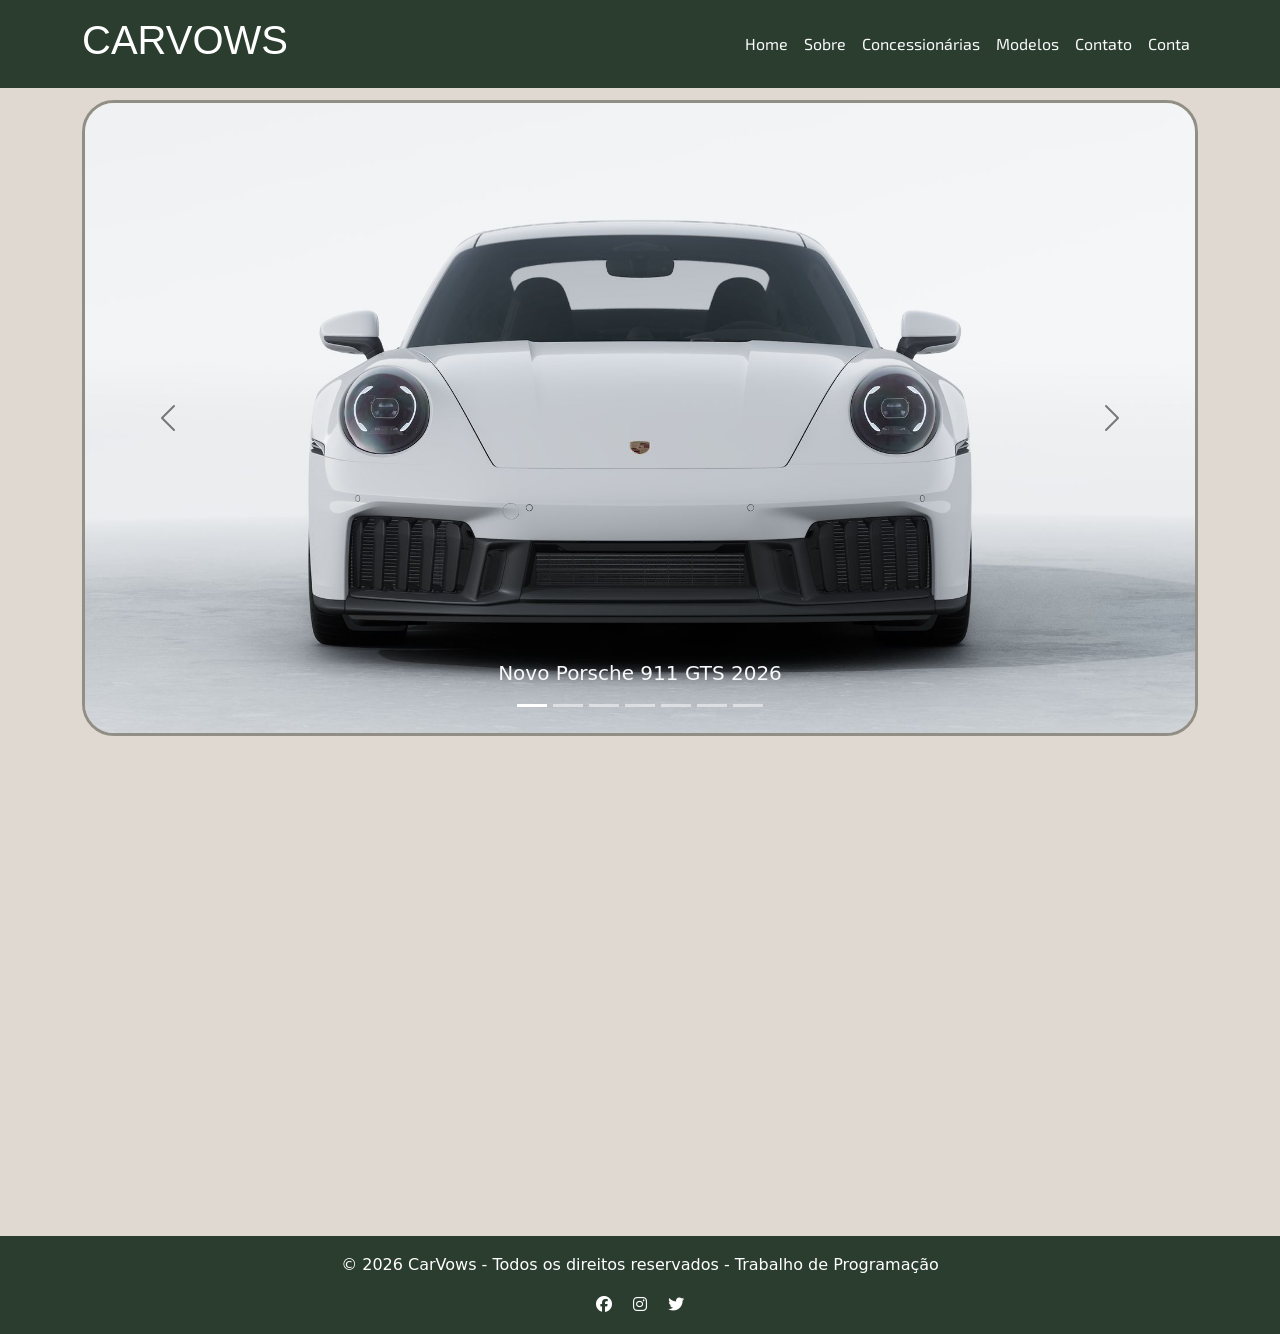
==== Trabalho_Avaliativo_01/index.html @ 7828bc2b "Version 1 CarVows." ====
<!DOCTYPE html>
<html lang="pt-br">

<head>
    <meta charset="UTF-8">
    <meta name="viewport" content="width=device-width, initial-scale=1.0">
    <title>CarVows - Vendas</title>
    <link href="https://cdn.jsdelivr.net/npm/bootstrap@5.3.8/dist/css/bootstrap.min.css" rel="stylesheet">
    <link rel="stylesheet" href="https://cdnjs.cloudflare.com/ajax/libs/font-awesome/6.5.1/css/all.min.css">
    <link rel="stylesheet" href="./style.css">

    <link rel="icon" type="png" href="./assets/icon-porsche.png">
</head>

<body>

    <header class="p-3 fixed-top">
        <div class="container d-flex justify-content-between align-items-center">
            <h1 class="carvows">CARVOWS</h1>
            <nav class="navbar navbar-expand-lg" id="nav-header">
                <ul class="navbar-nav">
                    <li class="nav-item"><a class="nav-link text-light" href="./index.html">Home</a></li>
                    <li class="nav-item"><a class="nav-link text-light" href="./Paginas/sobre.html">Sobre</a></li>
                    <li class="nav-item"><a class="nav-link text-light" href="./Paginas/concessionarias.html">Concessionárias</a></li>
                    <li class="nav-item"><a class="nav-link text-light" href="./Paginas/modelos.html">Modelos</a></li>
                    <li class="nav-item"><a class="nav-link text-light" href="./Paginas/contato.html">Contato</a></li>
                    <li class="nav-item"><a class="nav-link text-light" href="#">Conta</a></li>
                </ul>
            </nav>
        </div>
    </header>

    <main class="container">

        <div id="carossel-lancamento" class="carousel slide border-slide rounded-5 overflow-hidden">
            <div class="carousel-indicators">
                <button type="button" data-bs-target="#carossel-lancamento" data-bs-slide-to="0" class="active" aria-current="true" aria-label="Frente"></button>
                <button type="button" data-bs-target="#carossel-lancamento" data-bs-slide-to="1" aria-label="frente-lateral"></button>
                <button type="button" data-bs-target="#carossel-lancamento" data-bs-slide-to="2" aria-label="lateral"></button>
                <button type="button" data-bs-target="#carossel-lancamento" data-bs-slide-to="3" aria-label="lateral-traseira"></button>
                <button type="button" data-bs-target="#carossel-lancamento" data-bs-slide-to="4" aria-label="traseira"></button>
                <button type="button" data-bs-target="#carossel-lancamento" data-bs-slide-to="5" aria-label="roda"></button>
                <button type="button" data-bs-target="#carossel-lancamento" data-bs-slide-to="6" aria-label="interior"></button>
            </div>
            <div class="carousel-inner">
                <div class="carousel-item active">
                    <img src="./assets/porsche_911/911 Carrera GTS (frente).jfif" class="d-block w-100" alt="Porsche 911">
                    <div class="carousel-caption d-none d-md-block">
                        <h5 class="slide-text">Novo Porsche 911 GTS 2026</h5>
                    </div>
                </div>
                <div class="carousel-item">
                    <img src="./assets/porsche_911/911 Carrera GTS (frente-lateral).jfif" class="d-block w-100" alt="Porsche 911">
                </div>
                <div class="carousel-item">
                    <img src="./assets/porsche_911/911 Carrera GTS (lateral).jfif" class="d-block w-100" alt="Porsche 911">
                </div>
                <div class="carousel-item">
                    <img src="./assets/porsche_911/911 Carrera GTS (lateral-traseira).jfif" class="d-block w-100" alt="Porsche 911">
                </div>
                <div class="carousel-item">
                    <img src="./assets/porsche_911/911 Carrera GTS (traseira).jfif" class="d-block w-100" alt="Porsche 911">
                </div>
                <div class="carousel-item">
                    <img src="./assets/porsche_911/911 Carrera GTS (roda).jfif" class="d-block w-100" alt="Porsche 911">
                </div>
                <div class="carousel-item">
                    <img src="./assets/porsche_911/911 Carrera GTS (interior).jfif" class="d-block w-100" alt="Porsche 911">
                </div>
            </div>
            <button class="carousel-control-prev" type="button" data-bs-target="#carossel-lancamento" data-bs-slide="prev">
                <span class="carousel-control-prev-icon" aria-hidden="true"></span>
                <span class="visually-hidden">Anterior</span>
            </button>
            <button class="carousel-control-next ca" type="button" data-bs-target="#carossel-lancamento" data-bs-slide="next">
                <span class="carousel-control-next-icon" aria-hidden="true"></span>
                <span class="visually-hidden">Próximo</span>
            </button>
        </div>
        
    </main>

    <footer style="margin-top: 500px">
        <p>&copy; 2026 CarVows - Todos os direitos reservados - Trabalho de Programação</p>
        <div>
            <a href="#" class="text-white me-3"><i class="fa-brands fa-facebook"></i></a>
            <a href="#" class="text-white me-3"><i class="fa-brands fa-instagram"></i></a>
            <a href="#" class="text-white"><i class="fa-brands fa-twitter"></i></a>
        </div>
    </footer>

    <script src="https://cdn.jsdelivr.net/npm/bootstrap@5.3.8/dist/js/bootstrap.bundle.min.js"></script>
</body>
</html>
---- Trabalho_Avaliativo_01/style.css ----
@import url('https://fonts.googleapis.com/css2?family=Cutive+Mono&family=Federo&family=JetBrains+Mono:ital,wght@0,100..800;1,100..800&family=Lato:ital,wght@0,100;0,300;0,400;0,700;0,900;1,100;1,300;1,400;1,700;1,900&family=Montserrat:ital,wght@0,100..900;1,100..900&family=Roboto:ital,wght@0,100..900;1,100..900&family=Ubuntu+Mono:ital,wght@0,400;0,700;1,400;1,700&family=WDXL+Lubrifont+TC&display=swap');
@import url('https://fonts.googleapis.com/css2?family=Michroma&family=Syncopate:wght@400;700&family=Exo+2:wght@300;600;800&display=swap');

* {
    margin: 0;
    padding: 0;
    box-sizing: border-box;
}

:root {
    /* Cores inspiradas em Porsches. */
  --albertblau: #0F2144;
  --modegrau: #918E85;
  --arenarot: #6B1D23;
  --eichengruen: #2B3D2F;

  --begelight: #F8F9FA;
  --cinza: #212529;
  --silver: #C0C0C0;
  --white: #FFFFFF;
  --preto: #000000;
  --marmore: #E0D9D1;

    /*Ícones do Site: */
  --icon-car: "\f1b9";
  --icon-phone: "\f095";
  --icon-envelope: "\f0e0";
  --icon-map: "\f279";

     /*Fontes do Site: */
  --font-lato: 'Lato', sans-serif;
  --font-roboto: 'Roboto', sans-serif;
  --font-montserrat: 'Montserrat', sans-serif;

  --font-federo: 'Federo', sans-serif;
  --font-lubrifont: 'WDXL Lubrifont TC', sans-serif;

  --font-porsche-modern: 'Michroma', sans-serif;
    
  --font-porsche-speed: 'Syncopate', sans-serif;
  --font-porsche-info: 'Exo 2', sans-serif;
}

header
{
    padding: 17px;
    background-color: var(--eichengruen);
    color: var(--white);
    position: fixed;
    width: 100%;
}

.carvows
{
    font-family: var(--font-porsche-speed);
}

.nav-link
{
    font-family: var(--font-porsche-info);
}

body
{
    background-color: var(--marmore);
}

footer
{
    margin-top: 700px;
    padding: 17px;
    background-color: var(--eichengruen);
    color: var(--white);
    text-align: center;
}

/* CAROUSSEL: */

.slide-text
{
    color: var(--begelight);
}

#carossel-lancamento
{
    margin-top: 100px;
    border-radius: 12px;
}

.border-slide
{
    border: 3px solid var(--modegrau);
}

.carousel-control-prev-icon,
.carousel-control-next-icon {
    filter: invert(100%);
}

.carousel-inner img {
    height: 630px;
    object-fit: cover;
    object-position: center;
}
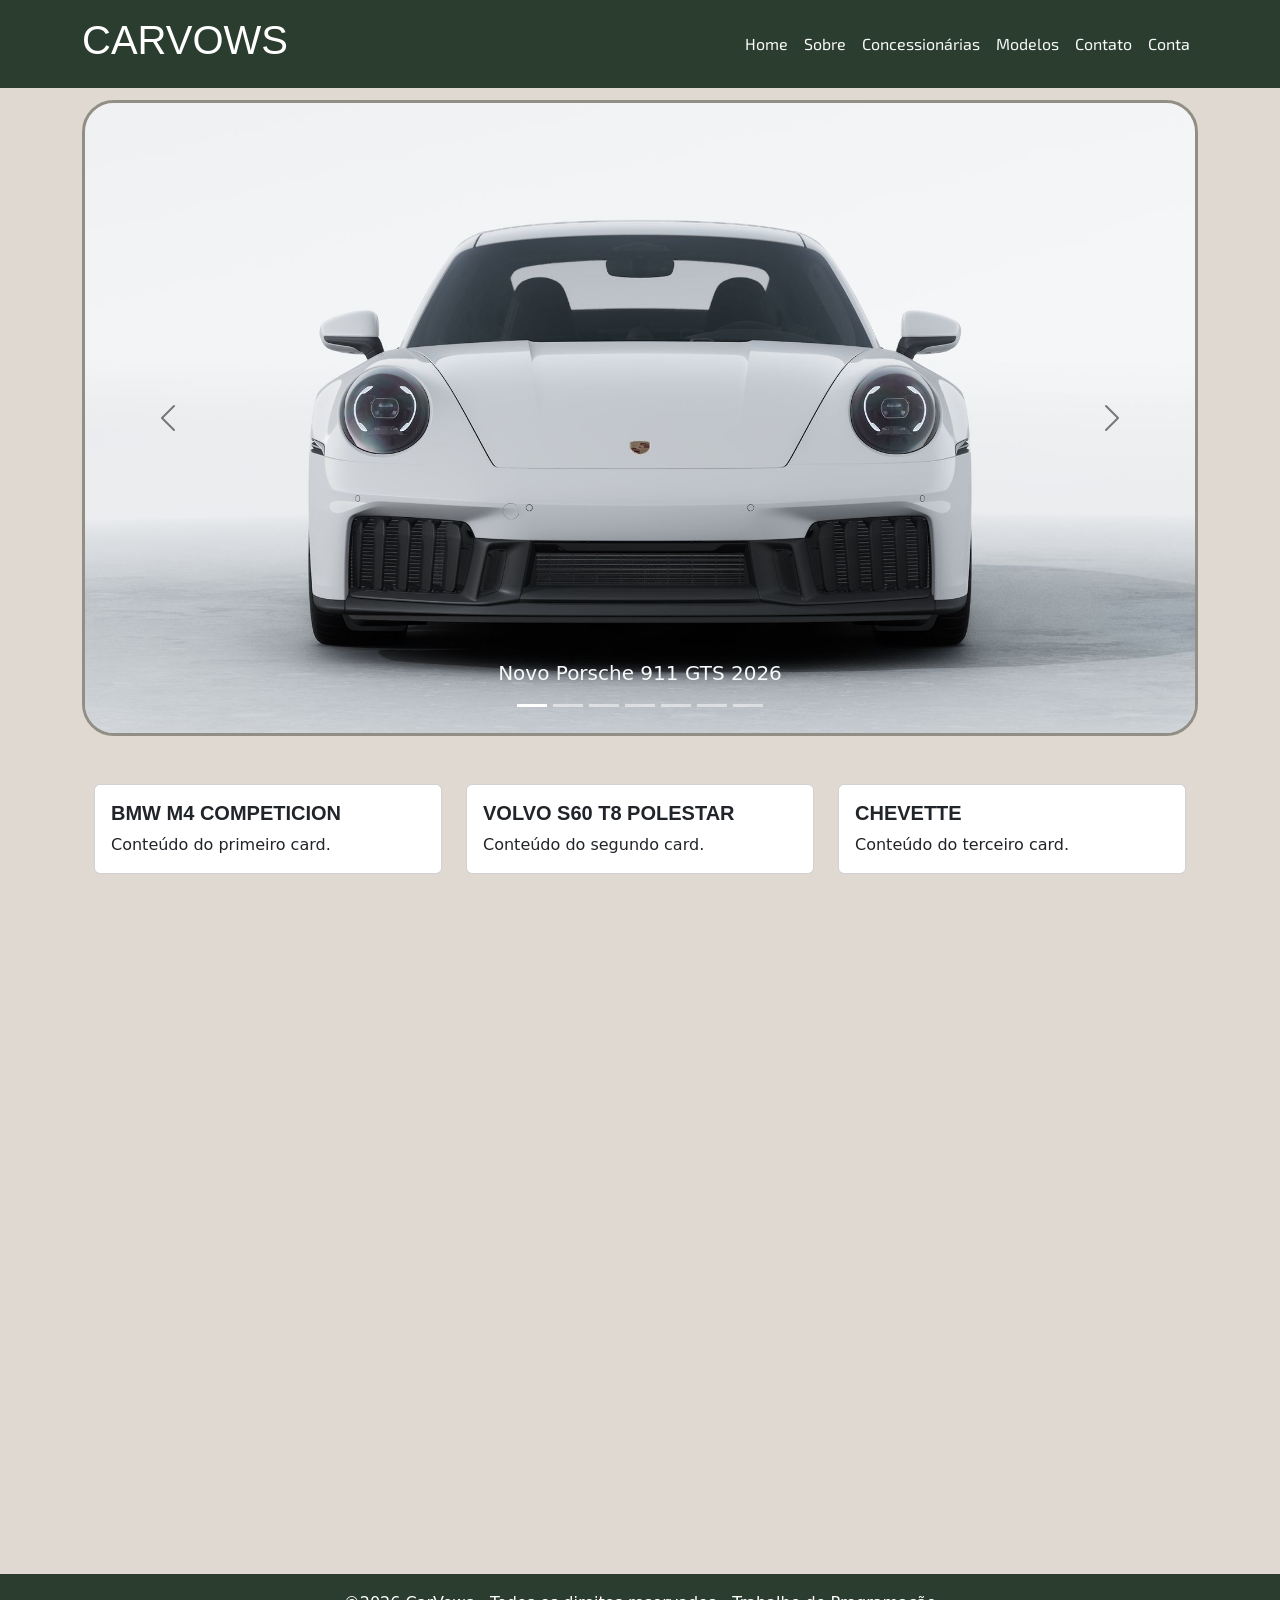
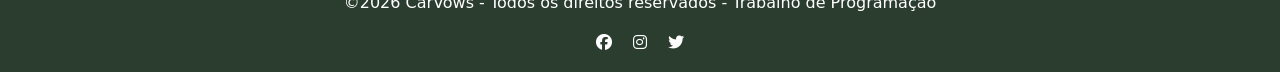
==== commit 67c7ac0c: "2 - cards" ====
--- a/Trabalho_Avaliativo_01/index.html
+++ b/Trabalho_Avaliativo_01/index.html
@@ -78,10 +78,40 @@
             </button>
         </div>
         
+        <section class="my-5">
+            <div class="container">
+                <div class="row">
+                    <div class="col-md-4">
+                        <div class="card">
+                            <div class="card-body">
+                            <h5 id="tituloCard" class="card-title"><strong>BMW M4 COMPETICION</strong></h5>
+                            <p class="card-text">Conteúdo do primeiro card.</p>
+                            </div>
+                        </div>
+                    </div>
+                    <div class="col-md-4">
+                        <div class="card">
+                            <div class="card-body">
+                            <h5 id="tituloCard" class="card-title"><strong>VOLVO S60 T8 POLESTAR</strong></h5>
+                            <p class="card-text">Conteúdo do segundo card.</p>
+                            </div>
+                        </div>
+                    </div>
+                    <div class="col-md-4">
+                        <div class="card">
+                            <div class="card-body">
+                            <h5 id="tituloCard" class="card-title"><strong>CHEVETTE</strong></h5>
+                            <p class="card-text">Conteúdo do terceiro card.</p>
+                            </div>
+                        </div>
+                    </div>
+                </div>
+            </div>
+        </section>
     </main>
 
-    <footer style="margin-top: 500px">
-        <p>&copy; 2026 CarVows - Todos os direitos reservados - Trabalho de Programação</p>
+    <footer>
+        <p>&copy;2026 CarVows - Todos os direitos reservados - Trabalho de Programação</p>
         <div>
             <a href="#" class="text-white me-3"><i class="fa-brands fa-facebook"></i></a>
             <a href="#" class="text-white me-3"><i class="fa-brands fa-instagram"></i></a>
--- a/Trabalho_Avaliativo_01/style.css
+++ b/Trabalho_Avaliativo_01/style.css
@@ -101,4 +101,9 @@
     height: 630px;
     object-fit: cover;
     object-position: center;
+}
+
+#tituloCard
+{
+    font-family: var(--font-porsche-speed);
 }
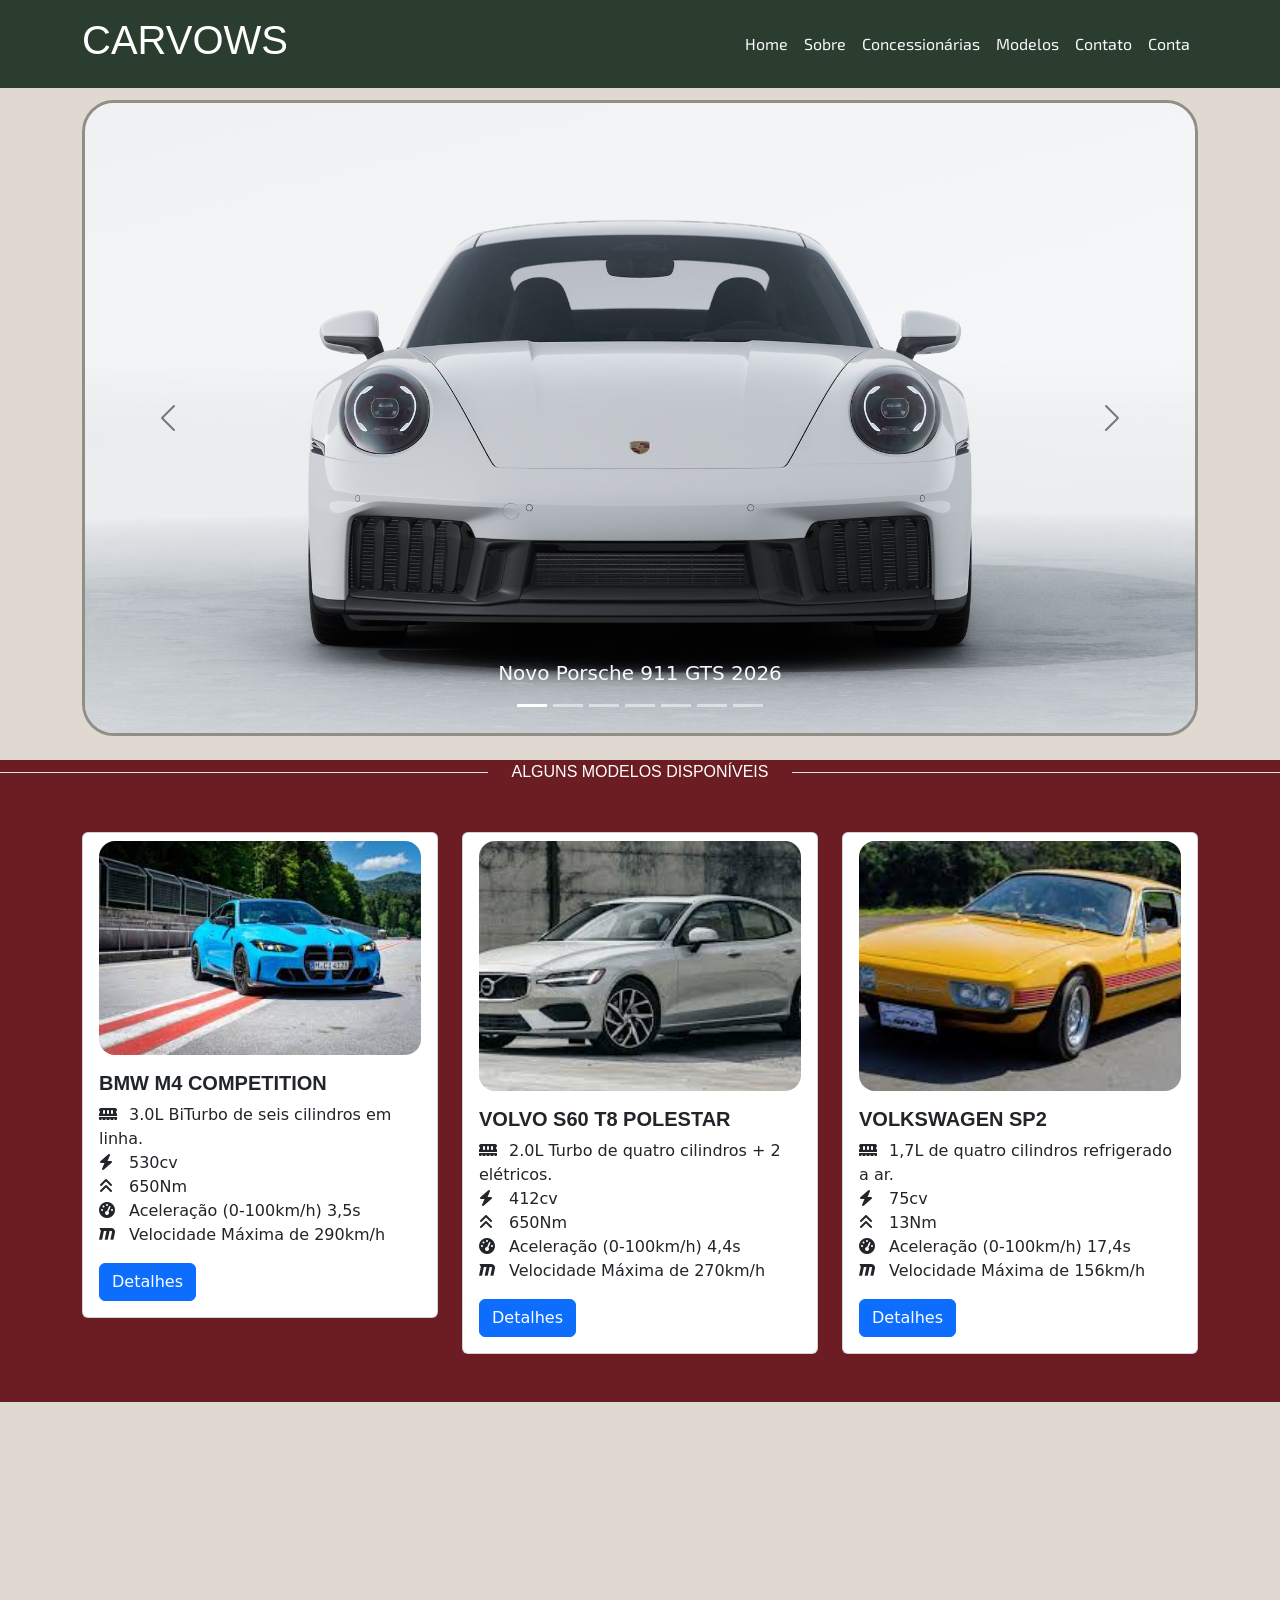
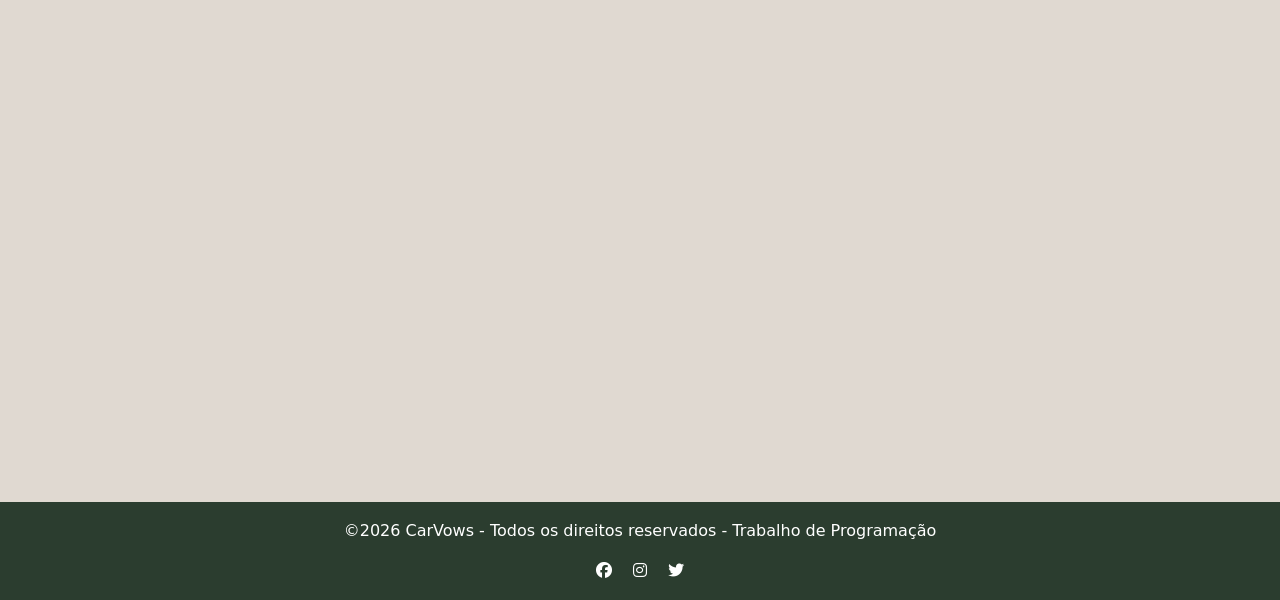
==== commit d36fa54c: "3 Feito a SECTION" ====
--- a/Trabalho_Avaliativo_01/index.html
+++ b/Trabalho_Avaliativo_01/index.html
@@ -30,78 +30,107 @@
         </div>
     </header>
 
-    <main class="container">
+    <main>
 
-        <div id="carossel-lancamento" class="carousel slide border-slide rounded-5 overflow-hidden">
-            <div class="carousel-indicators">
-                <button type="button" data-bs-target="#carossel-lancamento" data-bs-slide-to="0" class="active" aria-current="true" aria-label="Frente"></button>
-                <button type="button" data-bs-target="#carossel-lancamento" data-bs-slide-to="1" aria-label="frente-lateral"></button>
-                <button type="button" data-bs-target="#carossel-lancamento" data-bs-slide-to="2" aria-label="lateral"></button>
-                <button type="button" data-bs-target="#carossel-lancamento" data-bs-slide-to="3" aria-label="lateral-traseira"></button>
-                <button type="button" data-bs-target="#carossel-lancamento" data-bs-slide-to="4" aria-label="traseira"></button>
-                <button type="button" data-bs-target="#carossel-lancamento" data-bs-slide-to="5" aria-label="roda"></button>
-                <button type="button" data-bs-target="#carossel-lancamento" data-bs-slide-to="6" aria-label="interior"></button>
-            </div>
-            <div class="carousel-inner">
-                <div class="carousel-item active">
-                    <img src="./assets/porsche_911/911 Carrera GTS (frente).jfif" class="d-block w-100" alt="Porsche 911">
-                    <div class="carousel-caption d-none d-md-block">
-                        <h5 class="slide-text">Novo Porsche 911 GTS 2026</h5>
+        <div class="container">
+            <div id="carossel-lancamento" class="carousel slide border-slide rounded-5 overflow-hidden">
+                <div class="carousel-indicators">
+                    <button type="button" data-bs-target="#carossel-lancamento" data-bs-slide-to="0" class="active" aria-current="true" aria-label="Frente"></button>
+                    <button type="button" data-bs-target="#carossel-lancamento" data-bs-slide-to="1" aria-label="frente-lateral"></button>
+                    <button type="button" data-bs-target="#carossel-lancamento" data-bs-slide-to="2" aria-label="lateral"></button>
+                    <button type="button" data-bs-target="#carossel-lancamento" data-bs-slide-to="3" aria-label="lateral-traseira"></button>
+                    <button type="button" data-bs-target="#carossel-lancamento" data-bs-slide-to="4" aria-label="traseira"></button>
+                    <button type="button" data-bs-target="#carossel-lancamento" data-bs-slide-to="5" aria-label="roda"></button>
+                    <button type="button" data-bs-target="#carossel-lancamento" data-bs-slide-to="6" aria-label="interior"></button>
+                </div>
+                <div class="carousel-inner">
+                    <div class="carousel-item active">
+                        <img src="./assets/porsche_911/911 Carrera GTS (frente).jfif" class="d-block w-100" alt="Porsche 911">
+                        <div class="carousel-caption d-none d-md-block">
+                            <h5 class="slide-text">Novo Porsche 911 GTS 2026</h5>
+                        </div>
+                    </div>
+                    <div class="carousel-item">
+                        <img src="./assets/porsche_911/911 Carrera GTS (frente-lateral).jfif" class="d-block w-100" alt="Porsche 911">
+                    </div>
+                    <div class="carousel-item">
+                        <img src="./assets/porsche_911/911 Carrera GTS (lateral).jfif" class="d-block w-100" alt="Porsche 911">
+                    </div>
+                    <div class="carousel-item">
+                        <img src="./assets/porsche_911/911 Carrera GTS (lateral-traseira).jfif" class="d-block w-100" alt="Porsche 911">
+                    </div>
+                    <div class="carousel-item">
+                        <img src="./assets/porsche_911/911 Carrera GTS (traseira).jfif" class="d-block w-100" alt="Porsche 911">
+                    </div>
+                    <div class="carousel-item">
+                        <img src="./assets/porsche_911/911 Carrera GTS (roda).jfif" class="d-block w-100" alt="Porsche 911">
+                    </div>
+                    <div class="carousel-item">
+                        <img src="./assets/porsche_911/911 Carrera GTS (interior).jfif" class="d-block w-100" alt="Porsche 911">
                     </div>
                 </div>
-                <div class="carousel-item">
-                    <img src="./assets/porsche_911/911 Carrera GTS (frente-lateral).jfif" class="d-block w-100" alt="Porsche 911">
-                </div>
-                <div class="carousel-item">
-                    <img src="./assets/porsche_911/911 Carrera GTS (lateral).jfif" class="d-block w-100" alt="Porsche 911">
-                </div>
-                <div class="carousel-item">
-                    <img src="./assets/porsche_911/911 Carrera GTS (lateral-traseira).jfif" class="d-block w-100" alt="Porsche 911">
-                </div>
-                <div class="carousel-item">
-                    <img src="./assets/porsche_911/911 Carrera GTS (traseira).jfif" class="d-block w-100" alt="Porsche 911">
-                </div>
-                <div class="carousel-item">
-                    <img src="./assets/porsche_911/911 Carrera GTS (roda).jfif" class="d-block w-100" alt="Porsche 911">
-                </div>
-                <div class="carousel-item">
-                    <img src="./assets/porsche_911/911 Carrera GTS (interior).jfif" class="d-block w-100" alt="Porsche 911">
-                </div>
+                <button class="carousel-control-prev" type="button" data-bs-target="#carossel-lancamento" data-bs-slide="prev">
+                    <span class="carousel-control-prev-icon" aria-hidden="true"></span>
+                    <span class="visually-hidden">Anterior</span>
+                </button>
+                <button class="carousel-control-next ca" type="button" data-bs-target="#carossel-lancamento" data-bs-slide="next">
+                    <span class="carousel-control-next-icon" aria-hidden="true"></span>
+                    <span class="visually-hidden">Próximo</span>
+                </button>
             </div>
-            <button class="carousel-control-prev" type="button" data-bs-target="#carossel-lancamento" data-bs-slide="prev">
-                <span class="carousel-control-prev-icon" aria-hidden="true"></span>
-                <span class="visually-hidden">Anterior</span>
-            </button>
-            <button class="carousel-control-next ca" type="button" data-bs-target="#carossel-lancamento" data-bs-slide="next">
-                <span class="carousel-control-next-icon" aria-hidden="true"></span>
-                <span class="visually-hidden">Próximo</span>
-            </button>
+        </div>
+
+        <div class="d-flex align-items-center mt-4 lineGuide">
+            <div class="flex-grow-1 border-top"></div>
+                <span class="mx-4">ALGUNS MODELOS DISPONÍVEIS</span>
+            <div class="flex-grow-1 border-top"></div>
         </div>
         
-        <section class="my-5">
+        <section class="py-5" id="sectionModels">
             <div class="container">
                 <div class="row">
                     <div class="col-md-4">
                         <div class="card">
+                            <img src="./assets/M4 Competition.jpg" id="imagemCard" class="mx-3 mt-2 d-block" alt="Imagem do card">
                             <div class="card-body">
-                            <h5 id="tituloCard" class="card-title"><strong>BMW M4 COMPETICION</strong></h5>
-                            <p class="card-text">Conteúdo do primeiro card.</p>
+                                <h5 id="tituloCard" class="card-title"><strong>BMW M4 COMPETITION</strong></h5>
+                                <p class="card-text"><i class="fa-solid fa-memory" style="margin-right: 12px;"></i>3.0L BiTurbo de seis cilindros em linha.<br>
+                                    <i class="fa-solid fa-bolt" style="margin-right: 16px;"></i>530cv<br>
+                                    <i class="fa-solid fa-angles-up" style="margin-right: 16px;"></i>650Nm<br>
+                                    <i class="fa-solid fa-gauge-high" style="margin-right: 14px;"></i>Aceleração (0-100km/h) 3,5s<br>
+                                    <i class="fa-brands fa-maxcdn" style="margin-right: 14px;"></i>Velocidade Máxima de 290km/h
+                                </p>
+                                <a href="#" class="btn btn-primary">Detalhes</a>
                             </div>
                         </div>
                     </div>
                     <div class="col-md-4">
                         <div class="card">
+                            <img src="./assets/volvo S60.jpg" id="imagemCardVolvo" class="mx-3 mt-2 d-block" alt="Imagem do card">
                             <div class="card-body">
-                            <h5 id="tituloCard" class="card-title"><strong>VOLVO S60 T8 POLESTAR</strong></h5>
-                            <p class="card-text">Conteúdo do segundo card.</p>
+                                <h5 id="tituloCard" class="card-title"><strong>VOLVO S60 T8 POLESTAR</strong></h5>
+                                <p class="card-text"><i class="fa-solid fa-memory" style="margin-right: 12px;"></i>2.0L Turbo de quatro cilindros + 2 elétricos.<br>
+                                    <i class="fa-solid fa-bolt" style="margin-right: 16px;"></i>412cv<br>
+                                    <i class="fa-solid fa-angles-up" style="margin-right: 16px;"></i>650Nm<br>
+                                    <i class="fa-solid fa-gauge-high" style="margin-right: 14px;"></i>Aceleração (0-100km/h) 4,4s<br>
+                                    <i class="fa-brands fa-maxcdn" style="margin-right: 14px;"></i>Velocidade Máxima de 270km/h
+                                </p>
+                                 <a href="#" class="btn btn-primary">Detalhes</a>
                             </div>
                         </div>
                     </div>
                     <div class="col-md-4">
                         <div class="card">
+                            <img src="./assets/sp2.jpg" id="imagemCardVolvo" class="mx-3 mt-2 d-block" alt="Imagem do card">
                             <div class="card-body">
-                            <h5 id="tituloCard" class="card-title"><strong>CHEVETTE</strong></h5>
-                            <p class="card-text">Conteúdo do terceiro card.</p>
+                                <h5 id="tituloCard" class="card-title"><strong>VOLKSWAGEN SP2</strong></h5>
+                                <p class="card-text"><i class="fa-solid fa-memory" style="margin-right: 12px;"></i>1,7L de quatro cilindros refrigerado a ar.<br>
+                                    <i class="fa-solid fa-bolt" style="margin-right: 16px;"></i>75cv<br>
+                                    <i class="fa-solid fa-angles-up" style="margin-right: 16px;"></i>13Nm<br>
+                                    <i class="fa-solid fa-gauge-high" style="margin-right: 14px;"></i>Aceleração (0-100km/h) 17,4s<br>
+                                    <i class="fa-brands fa-maxcdn" style="margin-right: 14px;"></i>Velocidade Máxima de 156km/h
+                                </p>
+                                 <a href="#" class="btn btn-primary">Detalhes</a>
                             </div>
                         </div>
                     </div>
--- a/Trabalho_Avaliativo_01/style.css
+++ b/Trabalho_Avaliativo_01/style.css
@@ -106,4 +106,30 @@
 #tituloCard
 {
     font-family: var(--font-porsche-speed);
+}
+
+#imagemCard
+{
+    object-fit: cover;
+    border-radius: 16px;
+}
+
+#imagemCardVolvo
+{
+    height: 250px;
+    object-fit: cover;
+    border-radius: 16px;
+}
+
+.lineGuide
+{
+    background-color: var(--arenarot);
+    color: var(--white);
+    font-family: var(--font-porsche-modern);
+}
+
+#sectionModels
+{
+    /* margin-top: 20px; */
+    background-color: var(--arenarot);
 }
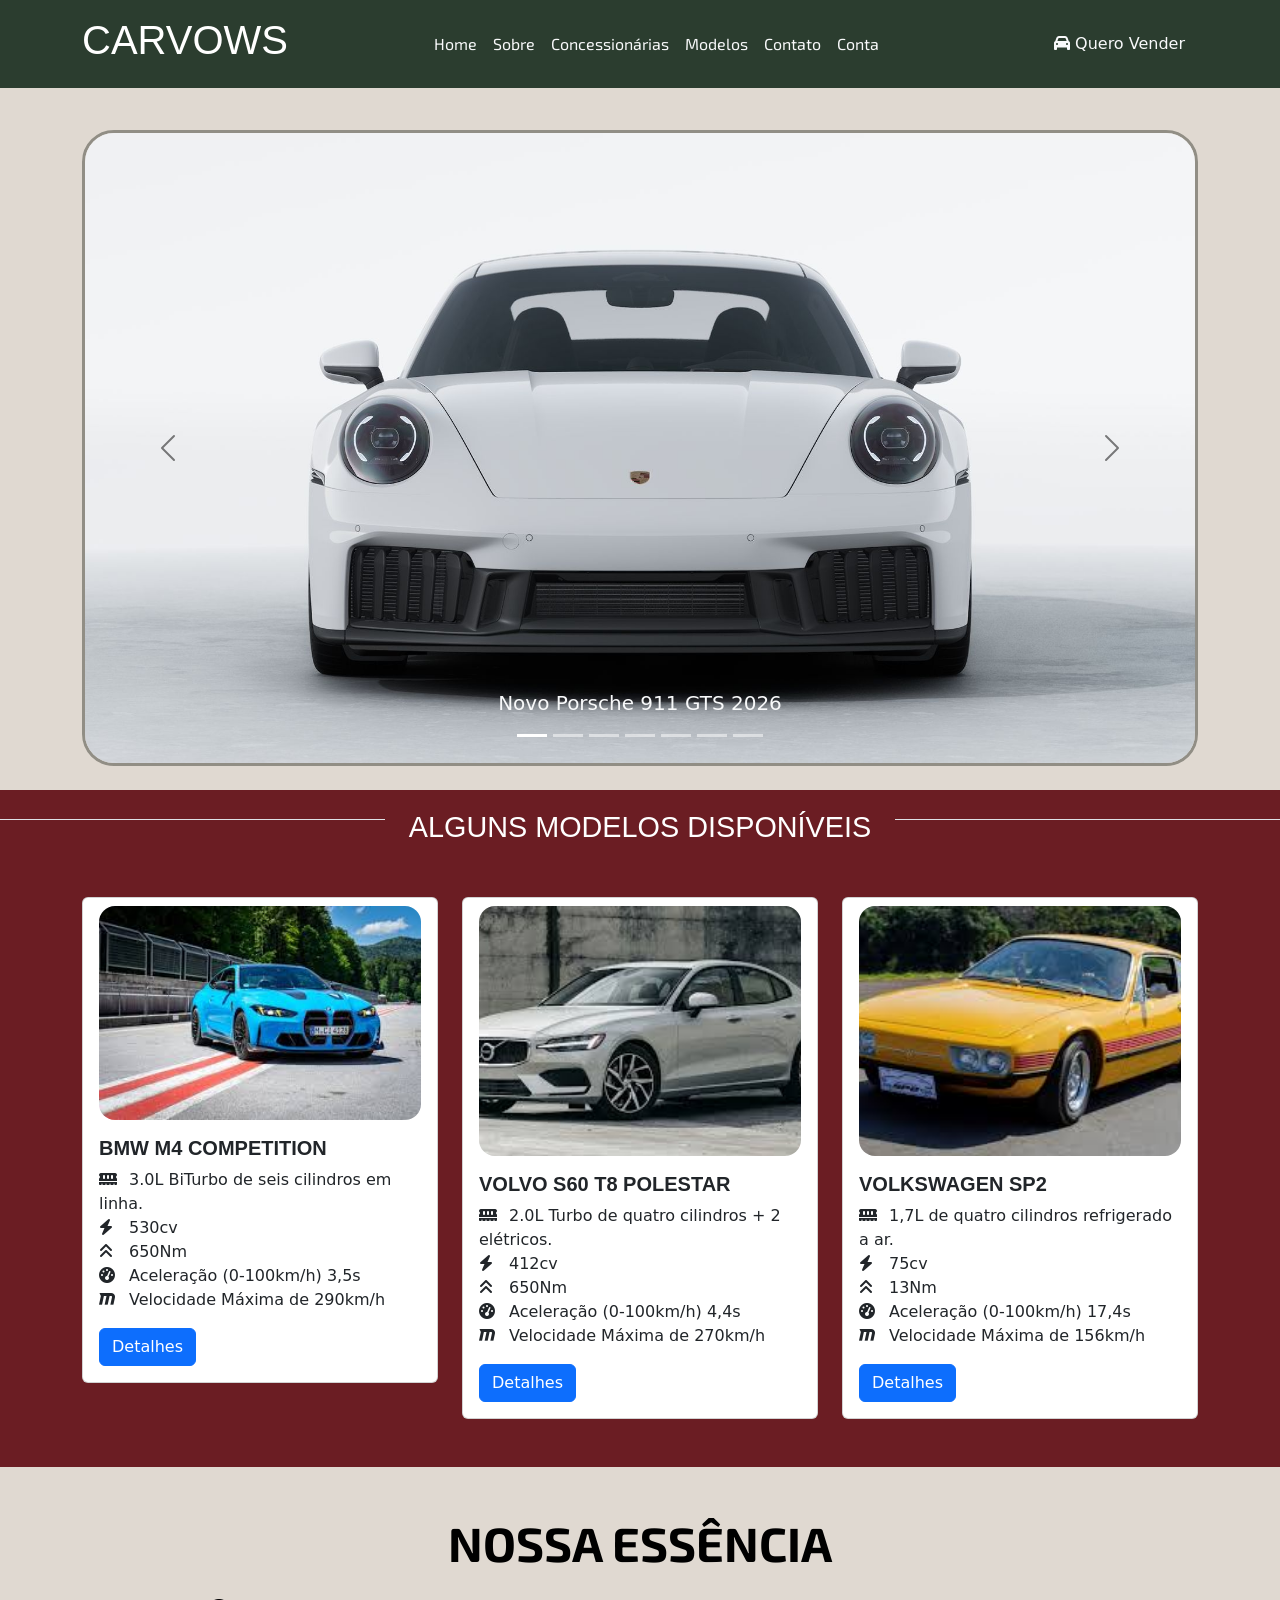
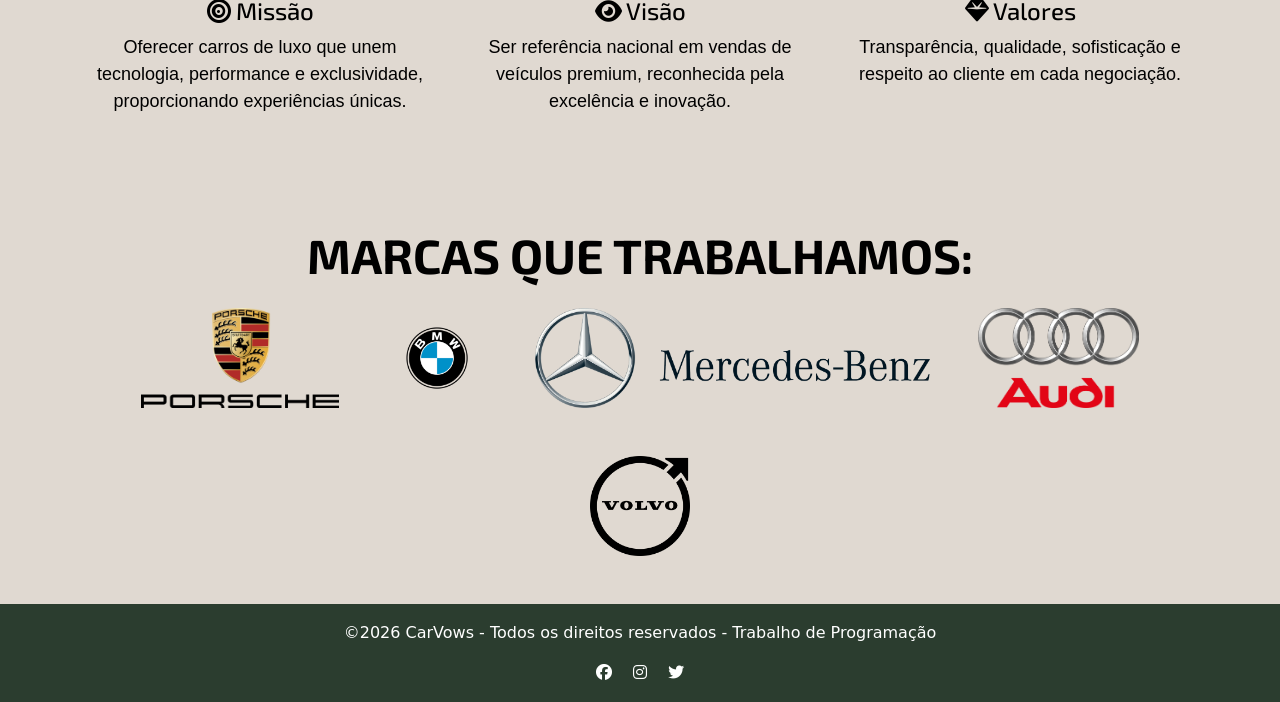
==== commit b02960cf: "4 - add features" ====
--- a/Trabalho_Avaliativo_01/index.html
+++ b/Trabalho_Avaliativo_01/index.html
@@ -27,6 +27,10 @@
                     <li class="nav-item"><a class="nav-link text-light" href="#">Conta</a></li>
                 </ul>
             </nav>
+
+            <a href="./Paginas/vender.html" class="btn ms-3 text-light">
+                <i class="fa-solid fa-car"></i> Quero Vender
+            </a>
         </div>
     </header>
 
@@ -82,7 +86,7 @@
 
         <div class="d-flex align-items-center mt-4 lineGuide">
             <div class="flex-grow-1 border-top"></div>
-                <span class="mx-4">ALGUNS MODELOS DISPONÍVEIS</span>
+                <span class="mx-4 textModels">ALGUNS MODELOS DISPONÍVEIS</span>
             <div class="flex-grow-1 border-top"></div>
         </div>
         
@@ -137,6 +141,39 @@
                 </div>
             </div>
         </section>
+
+        <section class="py-5 text-center values">
+            <div class="container">
+                <h2 class="fw-bold mb-4 valueTitulo">NOSSA ESSÊNCIA</h2>
+                <div class="row">
+                    <div class="col-md-4">
+                        <h4 class="valueText"><i class="fa-solid fa-bullseye"></i> Missão</h4>
+                        <p>Oferecer carros de luxo que unem tecnologia, performance e exclusividade, proporcionando experiências únicas.</p>
+                    </div>
+                    <div class="col-md-4">
+                        <h4 class="valueText"><i class="fa-solid fa-eye"></i> Visão</h4>
+                        <p>Ser referência nacional em vendas de veículos premium, reconhecida pela excelência e inovação.</p>
+                    </div>
+                    <div class="col-md-4">
+                        <h4 class="valueText"><i class="fa-solid fa-gem"></i> Valores</h4>
+                        <p>Transparência, qualidade, sofisticação e respeito ao cliente em cada negociação.</p>
+                    </div>
+                </div>
+            </div>
+        </section>
+
+        <section class="py-5 text-center text-dark">
+        <div class="container">
+            <h2 class="fw-bold mb-4 marcas">MARCAS QUE TRABALHAMOS:</h2>
+            <div class="d-flex justify-content-center flex-wrap gap-5">
+                <img src="./assets/logos/porscheLogo.png" alt="Porsche" height="100">
+                <img src="./assets/logos/bmwLogo.webp" alt="BMW" height="100">
+                <img src="./assets/logos/mercedesLogo.png" alt="Mercedes-Benz" height="100">
+                <img src="./assets/logos/audiLogo.webp" alt="Audi" height="100">
+                <img src="./assets/logos/volvoLogo.png" alt="Volvo" height="100">
+            </div>
+        </div>
+        </section>
     </main>
 
     <footer>
--- a/Trabalho_Avaliativo_01/style.css
+++ b/Trabalho_Avaliativo_01/style.css
@@ -60,14 +60,18 @@
     font-family: var(--font-porsche-info);
 }
 
-body
+body {
+  background-color: var(--marmore);
+  padding-top: 80px;
+}
+
+main
 {
-    background-color: var(--marmore);
+    margin-top: 50px;
 }
 
 footer
 {
-    margin-top: 700px;
     padding: 17px;
     background-color: var(--eichengruen);
     color: var(--white);
@@ -83,7 +87,6 @@
 
 #carossel-lancamento
 {
-    margin-top: 100px;
     border-radius: 12px;
 }
 
@@ -132,4 +135,36 @@
 {
     /* margin-top: 20px; */
     background-color: var(--arenarot);
+}
+
+.textModels
+{
+    font-size: 1.8rem;
+    margin-top: 1rem;
+}
+
+.values
+{
+    font-family: var(--font-montserrat);
+    font-size: 18px;
+    color: var(--preto);
+}
+
+.valueTitulo
+{
+    font-family: var(--font-porsche-info);
+    font-size: 3rem;
+}
+
+.valueText
+{
+    font-family: var(--font-porsche-info);
+    color: var(--preto);
+}
+
+.marcas
+{
+    font-family: var(--font-porsche-info);
+    color: var(--preto);
+    font-size: 3rem;
 }
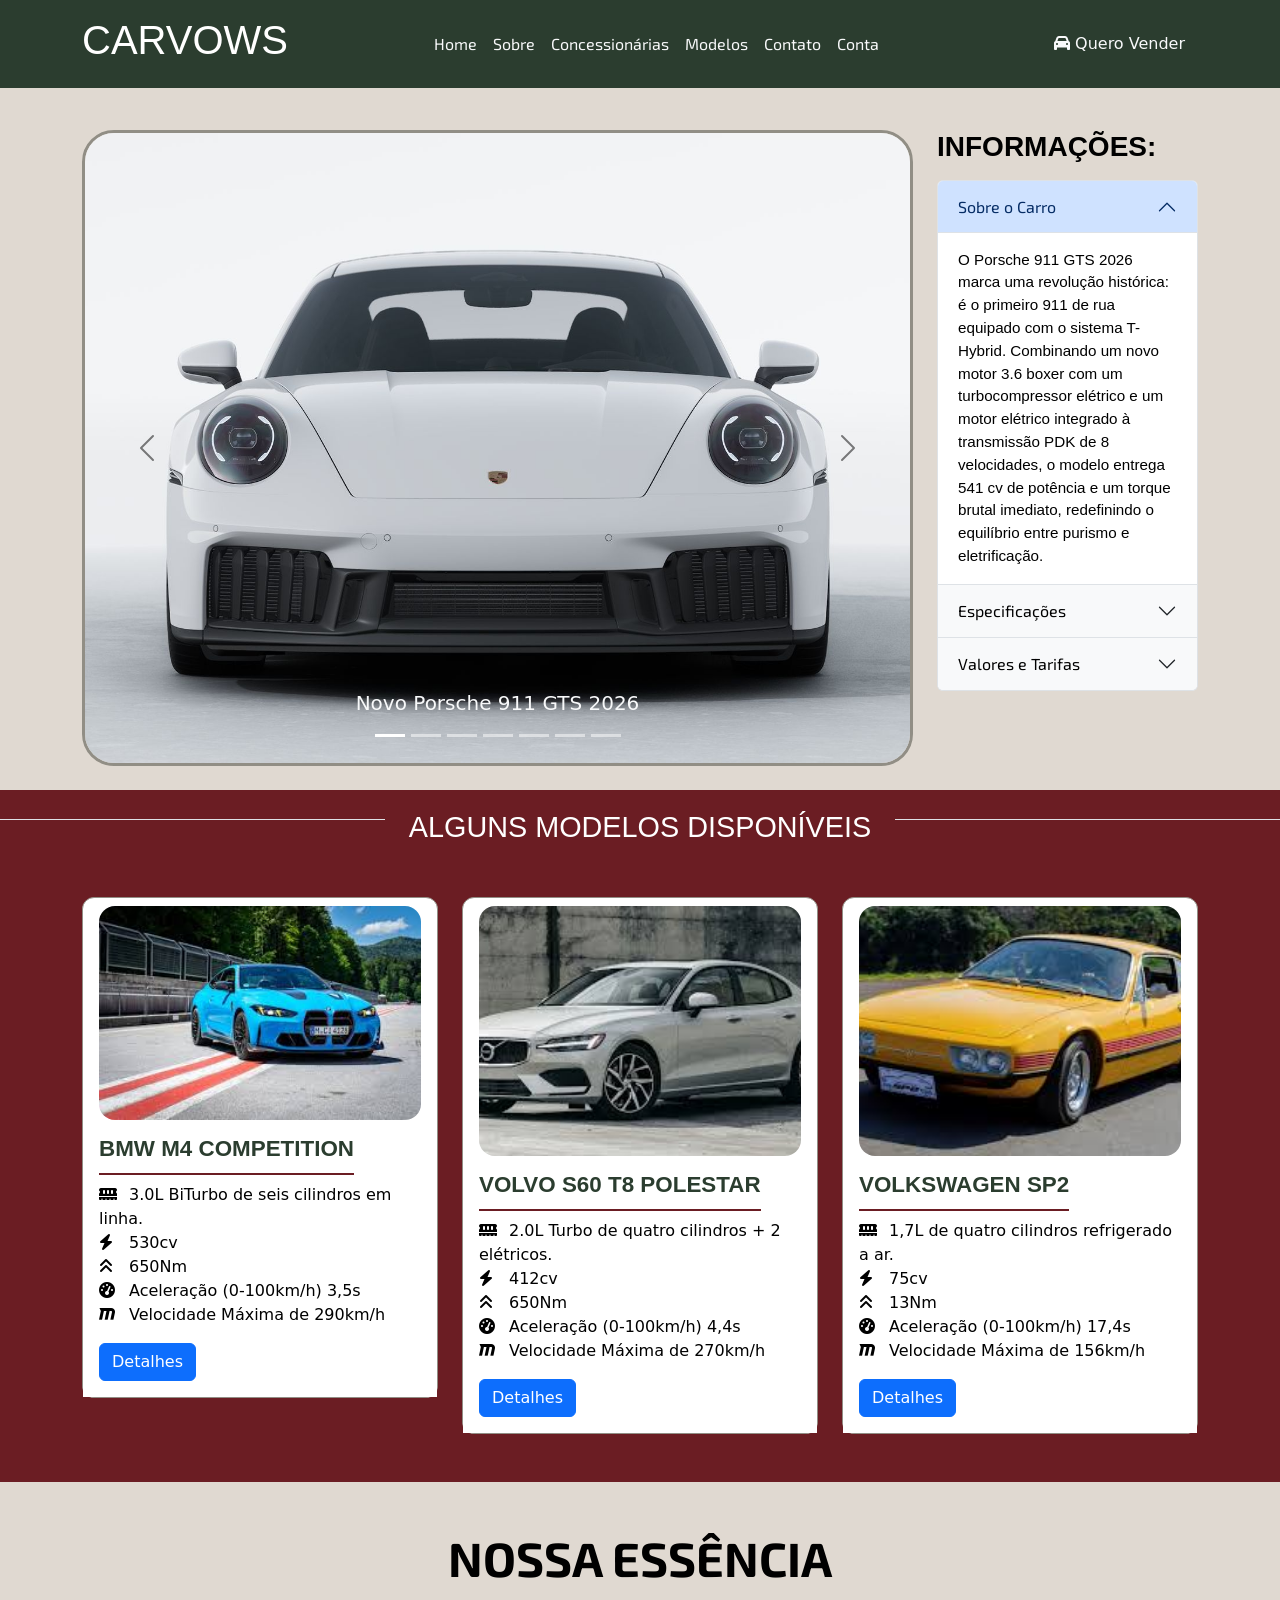
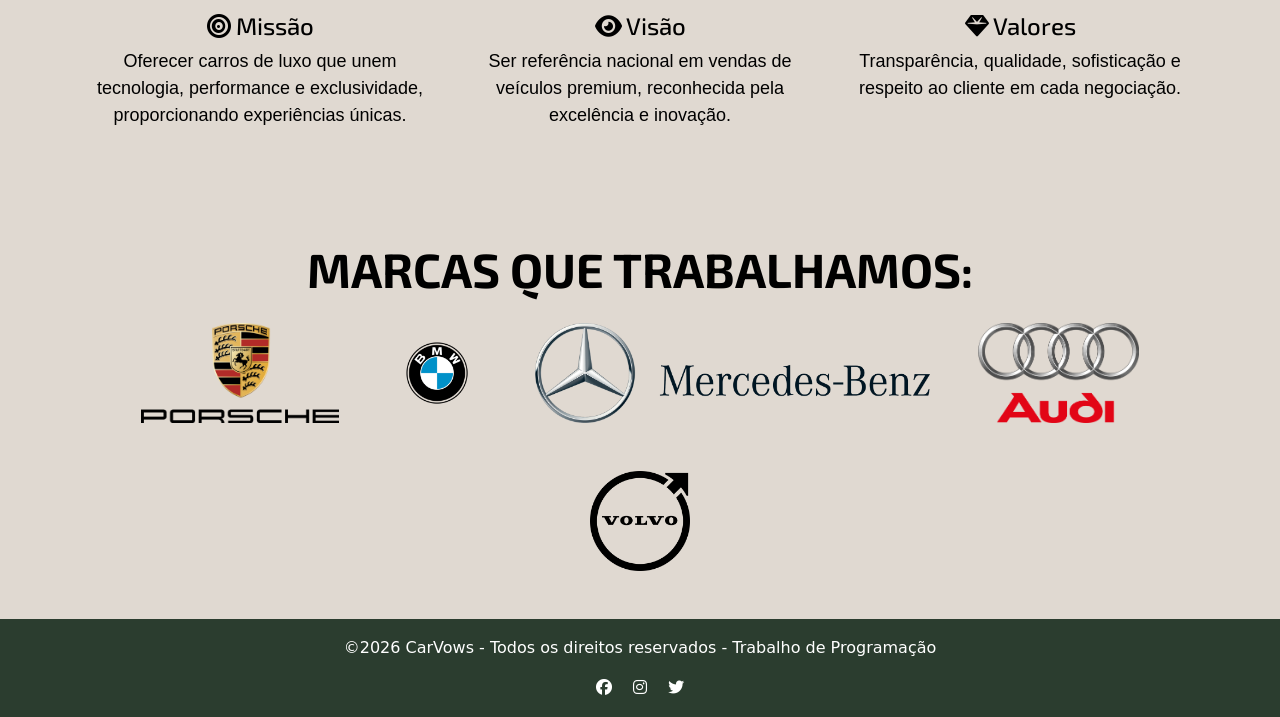
==== commit d04ea2b5: "5 - ADD muita coisa" ====
--- a/Trabalho_Avaliativo_01/index.html
+++ b/Trabalho_Avaliativo_01/index.html
@@ -35,52 +35,103 @@
     </header>
 
     <main>
-
         <div class="container">
-            <div id="carossel-lancamento" class="carousel slide border-slide rounded-5 overflow-hidden">
-                <div class="carousel-indicators">
-                    <button type="button" data-bs-target="#carossel-lancamento" data-bs-slide-to="0" class="active" aria-current="true" aria-label="Frente"></button>
-                    <button type="button" data-bs-target="#carossel-lancamento" data-bs-slide-to="1" aria-label="frente-lateral"></button>
-                    <button type="button" data-bs-target="#carossel-lancamento" data-bs-slide-to="2" aria-label="lateral"></button>
-                    <button type="button" data-bs-target="#carossel-lancamento" data-bs-slide-to="3" aria-label="lateral-traseira"></button>
-                    <button type="button" data-bs-target="#carossel-lancamento" data-bs-slide-to="4" aria-label="traseira"></button>
-                    <button type="button" data-bs-target="#carossel-lancamento" data-bs-slide-to="5" aria-label="roda"></button>
-                    <button type="button" data-bs-target="#carossel-lancamento" data-bs-slide-to="6" aria-label="interior"></button>
+            <div class="row">
+                <div class="col-md-9">
+                    <div id="carossel-lancamento" class="carousel slide border-slide rounded-5 overflow-hidden">
+                        <div class="carousel-indicators">
+                            <button type="button" data-bs-target="#carossel-lancamento" data-bs-slide-to="0" class="active" aria-current="true" aria-label="Frente"></button>
+                            <button type="button" data-bs-target="#carossel-lancamento" data-bs-slide-to="1" aria-label="frente-lateral"></button>
+                            <button type="button" data-bs-target="#carossel-lancamento" data-bs-slide-to="2" aria-label="lateral"></button>
+                            <button type="button" data-bs-target="#carossel-lancamento" data-bs-slide-to="3" aria-label="lateral-traseira"></button>
+                            <button type="button" data-bs-target="#carossel-lancamento" data-bs-slide-to="4" aria-label="traseira"></button>
+                            <button type="button" data-bs-target="#carossel-lancamento" data-bs-slide-to="5" aria-label="roda"></button>
+                            <button type="button" data-bs-target="#carossel-lancamento" data-bs-slide-to="6" aria-label="interior"></button>
+                        </div>
+                        <div class="carousel-inner">
+                            <div class="carousel-item active">
+                                <img src="./assets/porsche_911/911 Carrera GTS (frente).jfif" class="d-block w-100" alt="Porsche 911">
+                                <div class="carousel-caption d-none d-md-block">
+                                    <h5 class="slide-text">Novo Porsche 911 GTS 2026</h5>
+                                </div>
+                            </div>
+                            <div class="carousel-item">
+                                <img src="./assets/porsche_911/911 Carrera GTS (frente-lateral).jfif" class="d-block w-100" alt="Porsche 911">
+                            </div>
+                            <div class="carousel-item">
+                                <img src="./assets/porsche_911/911 Carrera GTS (lateral).jfif" class="d-block w-100" alt="Porsche 911">
+                            </div>
+                            <div class="carousel-item">
+                                <img src="./assets/porsche_911/911 Carrera GTS (lateral-traseira).jfif" class="d-block w-100" alt="Porsche 911">
+                            </div>
+                            <div class="carousel-item">
+                                <img src="./assets/porsche_911/911 Carrera GTS (traseira).jfif" class="d-block w-100" alt="Porsche 911">
+                            </div>
+                            <div class="carousel-item">
+                                <img src="./assets/porsche_911/911 Carrera GTS (roda).jfif" class="d-block w-100" alt="Porsche 911">
+                            </div>
+                            <div class="carousel-item">
+                                <img src="./assets/porsche_911/911 Carrera GTS (interior).jfif" class="d-block w-100" alt="Porsche 911">
+                            </div>
+                        </div>
+                        <button class="carousel-control-prev" type="button" data-bs-target="#carossel-lancamento" data-bs-slide="prev">
+                            <span class="carousel-control-prev-icon" aria-hidden="true"></span>
+                            <span class="visually-hidden">Anterior</span>
+                        </button>
+                        <button class="carousel-control-next ca" type="button" data-bs-target="#carossel-lancamento" data-bs-slide="next">
+                            <span class="carousel-control-next-icon" aria-hidden="true"></span>
+                            <span class="visually-hidden">Próximo</span>
+                        </button>
+                    </div>
                 </div>
-                <div class="carousel-inner">
-                    <div class="carousel-item active">
-                        <img src="./assets/porsche_911/911 Carrera GTS (frente).jfif" class="d-block w-100" alt="Porsche 911">
-                        <div class="carousel-caption d-none d-md-block">
-                            <h5 class="slide-text">Novo Porsche 911 GTS 2026</h5>
-                        </div>
-                    </div>
-                    <div class="carousel-item">
-                        <img src="./assets/porsche_911/911 Carrera GTS (frente-lateral).jfif" class="d-block w-100" alt="Porsche 911">
-                    </div>
-                    <div class="carousel-item">
-                        <img src="./assets/porsche_911/911 Carrera GTS (lateral).jfif" class="d-block w-100" alt="Porsche 911">
-                    </div>
-                    <div class="carousel-item">
-                        <img src="./assets/porsche_911/911 Carrera GTS (lateral-traseira).jfif" class="d-block w-100" alt="Porsche 911">
-                    </div>
-                    <div class="carousel-item">
-                        <img src="./assets/porsche_911/911 Carrera GTS (traseira).jfif" class="d-block w-100" alt="Porsche 911">
-                    </div>
-                    <div class="carousel-item">
-                        <img src="./assets/porsche_911/911 Carrera GTS (roda).jfif" class="d-block w-100" alt="Porsche 911">
-                    </div>
-                    <div class="carousel-item">
-                        <img src="./assets/porsche_911/911 Carrera GTS (interior).jfif" class="d-block w-100" alt="Porsche 911">
-                    </div>
-                </div>
-                <button class="carousel-control-prev" type="button" data-bs-target="#carossel-lancamento" data-bs-slide="prev">
-                    <span class="carousel-control-prev-icon" aria-hidden="true"></span>
-                    <span class="visually-hidden">Anterior</span>
-                </button>
-                <button class="carousel-control-next ca" type="button" data-bs-target="#carossel-lancamento" data-bs-slide="next">
-                    <span class="carousel-control-next-icon" aria-hidden="true"></span>
-                    <span class="visually-hidden">Próximo</span>
-                </button>
+
+                <aside class="col-md-3">
+                    <h3 class="mb-3 acordionTitulo"><strong>INFORMAÇÕES:</strong></h3>
+                    <div class="accordion" id="accordionAside">
+                        <div class="accordion-item acordionText">
+                            <h2 class="accordion-header" id="headingOne">
+                                <button class="accordion-button" type="button" data-bs-toggle="collapse" data-bs-target="#collapseOne">
+                                    Sobre o Carro
+                                </button>
+                            </h2>
+                            <div id="collapseOne" class="accordion-collapse collapse show" data-bs-parent="#accordionAside">
+                                <div class="accordion-body">
+                                    O Porsche 911 GTS 2026 marca uma revolução histórica: é o primeiro 911 de rua equipado com o sistema T-Hybrid. 
+                                    Combinando um novo motor 3.6 boxer com um turbocompressor elétrico e um motor elétrico integrado à transmissão PDK de 8 velocidades, 
+                                    o modelo entrega 541 cv de potência e um torque brutal imediato, redefinindo o equilíbrio entre purismo e eletrificação.
+                                </div>
+                            </div>
+                        </div>
+                        <div class="accordion-item acordionText">
+                            <h2 class="accordion-header" id="headingTwo">
+                                <button class="accordion-button collapsed" type="button" data-bs-toggle="collapse" data-bs-target="#collapseTwo">
+                                    Especificações
+                                </button>
+                            </h2>
+                            <div id="collapseTwo" class="accordion-collapse collapse" data-bs-parent="#accordionAside">
+                                <div class="accordion-body">
+                                    A performance é de tirar o fôlego: aceleração de 0 a 100 km/h em apenas 3,0 segundos e velocidade máxima de 312 km/h. 
+                                    O veículo conta com o novo sistema de aerodinâmica ativa com aletas verticais no para-choque, suspensão esportiva PASM rebaixada em 10 mm e o 
+                                    eixo traseiro direcional de série, garantindo uma dinâmica de condução superior em curvas e alta velocidade.
+                                </div>
+                            </div>
+                        </div>
+                        <div class="accordion-item acordionText">
+                            <h2 class="accordion-header" id="headingThree">
+                                <button class="accordion-button collapsed" type="button" data-bs-toggle="collapse" data-bs-target="#collapseThree">
+                                    Valores e Tarifas
+                                </button>
+                            </h2>
+                            <div id="collapseThree" class="accordion-collapse collapse" data-bs-parent="#accordionAside">
+                                <div class="accordion-body">
+                                    No mercado brasileiro, o preço base do Porsche 911 Carrera GTS 2026 parte de aproximadamente R$ 1.230.000,00, podendo ultrapassar 
+                                    R$ 1.500.000,00 com opcionais de personalização (Exclusive Manufaktur). Além do valor do veículo, devem ser considerados custos 
+                                    fixos como o IPVA (que varia entre 1% a 4% dependendo do estado) e a taxa de licenciamento anual.
+                                </div>
+                            </div>
+                        </div>
+                    </div>
+                </aside>
             </div>
         </div>
 
--- a/Trabalho_Avaliativo_01/style.css
+++ b/Trabalho_Avaliativo_01/style.css
@@ -78,6 +78,20 @@
     text-align: center;
 }
 
+/* Accordion INFOS */
+
+.acordionTitulo
+{
+    font-family: var(--font-porsche-speed);
+    color: var(--preto);
+}
+
+.acordionText
+{
+    font-family: var(--font-porsche-info);
+    color: var(--preto);
+}
+
 /* CAROUSSEL: */
 
 .slide-text
@@ -167,4 +181,101 @@
     font-family: var(--font-porsche-info);
     color: var(--preto);
     font-size: 3rem;
+}
+
+/* SOBRE */
+
+.sobreEmpresa
+{
+    font-family: var(--font-porsche-info);
+    color: var(--arenarot);
+}
+
+#accordionSobre
+{
+    background-color: var(--white);
+    color: var(--preto);
+}
+
+/* CONCESSIONÁRIAS */
+
+.card {
+  min-height: 500px;
+  border-radius: 12px;
+  border: 1px solid var(--modegrau);
+  box-shadow: none;
+}
+
+.card-title {
+  font-family: var(--font-porsche-info);
+  font-size: 1.2rem;
+  color: var(--preto);
+}
+
+.card-body {
+  background-color: var(--white);
+  color: var(--preto);
+}
+
+.card iframe {
+  height: 300px;
+  border-bottom: 1px solid var(--modegrau);
+}
+
+.accordion-button {
+  font-family: var(--font-porsche-info);
+  font-weight: normal;
+  color: var(--preto);
+  background-color: var(--begelight);
+}
+
+.accordion-body {
+  font-family: var(--font-montserrat);
+  font-size: 0.95rem;
+  color: var(--preto);
+}
+
+/* MODELOS */
+
+.img-model {
+    height: 450px !important;
+    object-fit: cover;
+}
+
+.btn-buy {
+    background-color: var(--arenarot);
+    color: var(--white);
+    font-family: var(--font-porsche-speed);
+    font-size: 0.8rem;
+    border: none;
+    transition: all 0.3s ease;
+    border-radius: 4px;
+}
+
+.btn-buy:hover {
+    background-color: var(--eichengruen);
+    color: var(--white);
+    transform: translateY(-2px);
+}
+
+#tituloCard {
+    font-family: var(--font-porsche-speed);
+    font-size: 1.4rem;
+    color: var(--eichengruen);
+    border-bottom: 2px solid var(--arenarot);
+    padding-bottom: 10px;
+    display: inline-block;
+}
+
+.asideModelos {
+    min-height: 450px;
+    border-left: 1px solid var(--marmore);
+}
+
+@media (max-width: 991px) {
+    aside {
+        min-height: auto;
+        border-left: none;
+        border-top: 1px solid var(--marmore);
+    }
 }
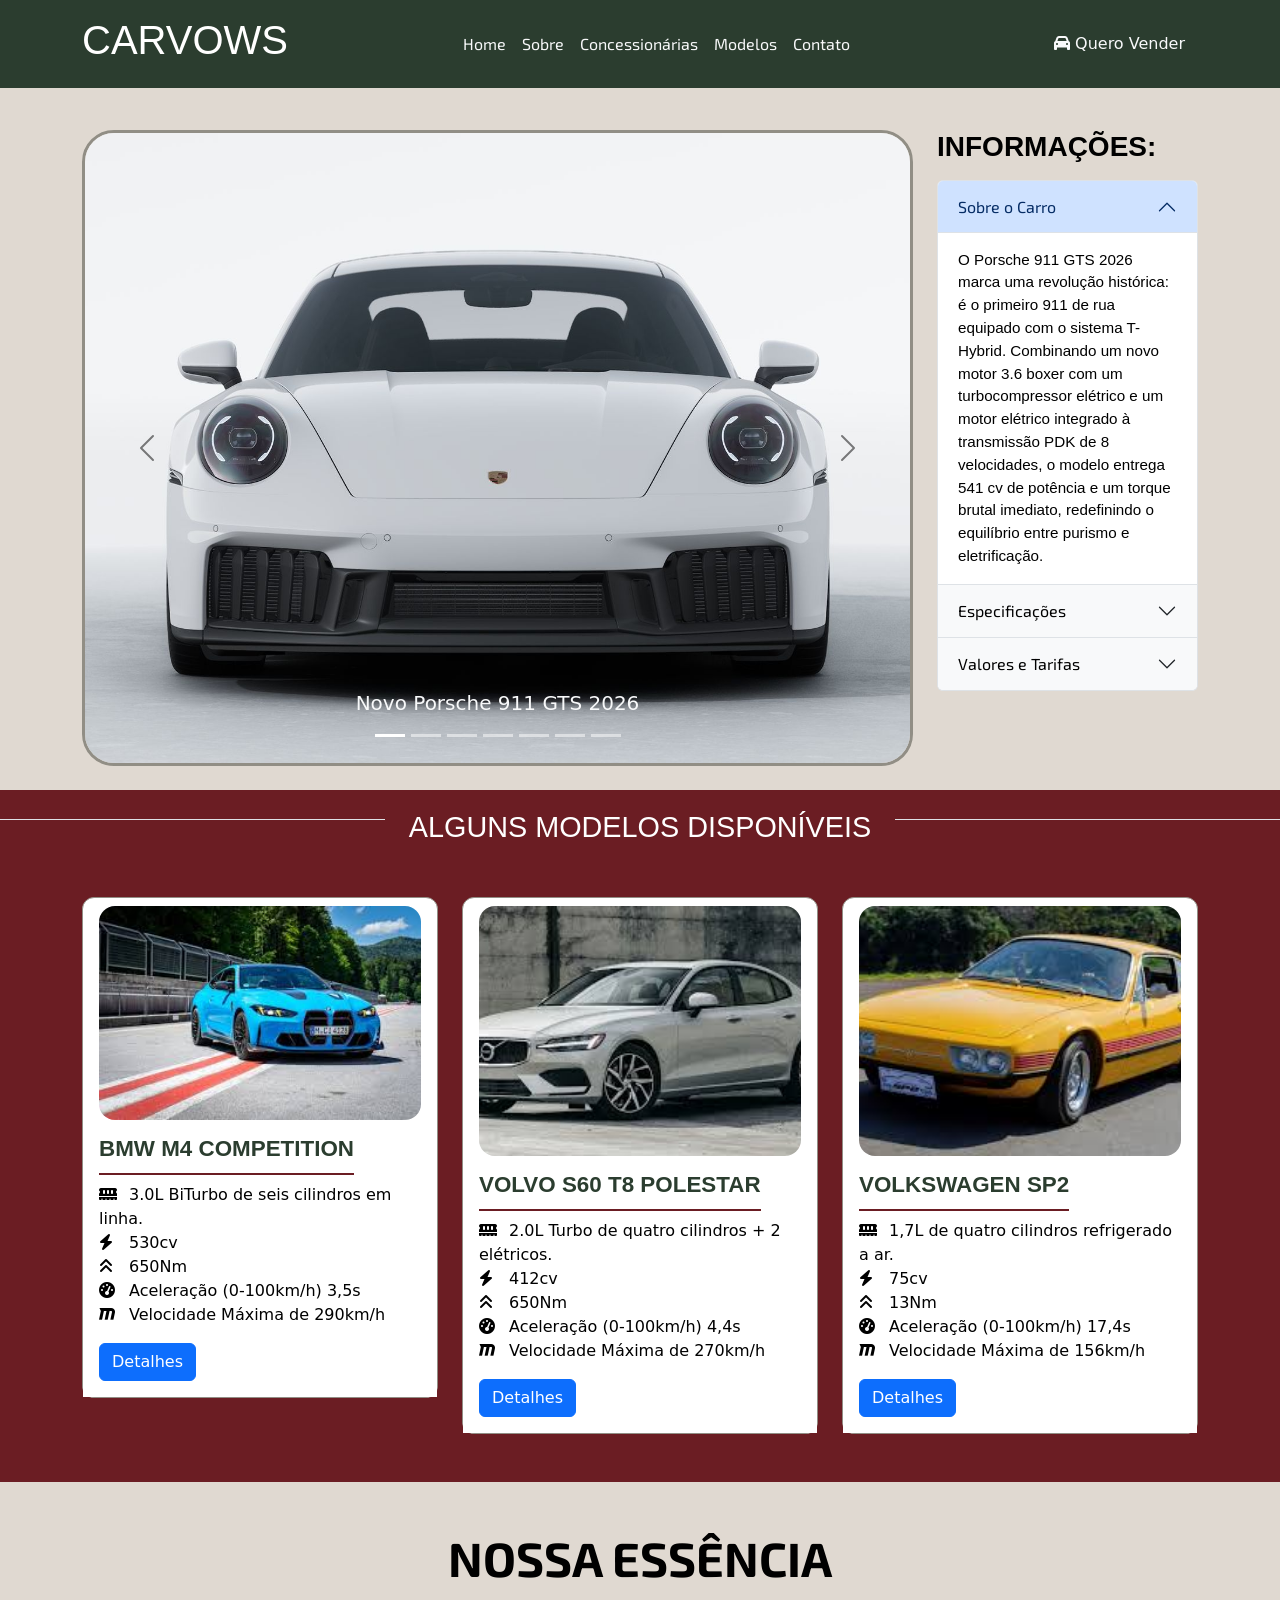
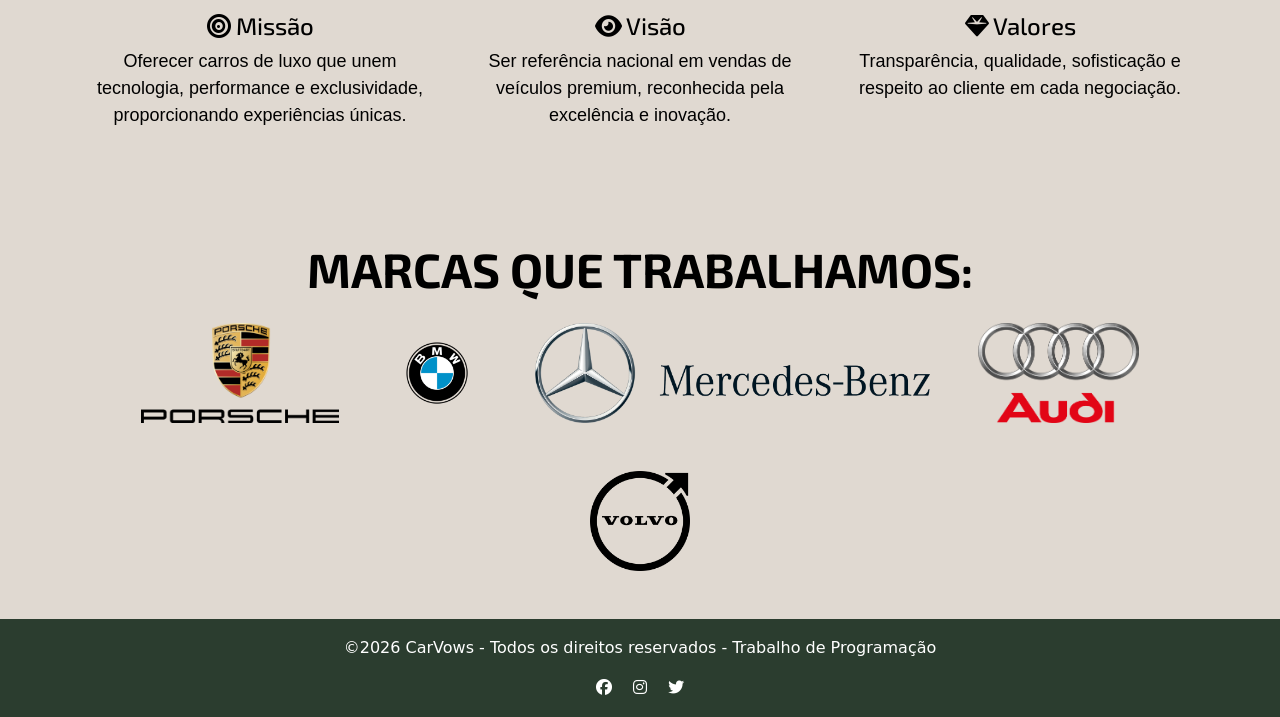
==== commit 90d8f904: "6 - Finalizado" ====
--- a/Trabalho_Avaliativo_01/index.html
+++ b/Trabalho_Avaliativo_01/index.html
@@ -24,7 +24,6 @@
                     <li class="nav-item"><a class="nav-link text-light" href="./Paginas/concessionarias.html">Concessionárias</a></li>
                     <li class="nav-item"><a class="nav-link text-light" href="./Paginas/modelos.html">Modelos</a></li>
                     <li class="nav-item"><a class="nav-link text-light" href="./Paginas/contato.html">Contato</a></li>
-                    <li class="nav-item"><a class="nav-link text-light" href="#">Conta</a></li>
                 </ul>
             </nav>
 
--- a/Trabalho_Avaliativo_01/style.css
+++ b/Trabalho_Avaliativo_01/style.css
@@ -278,4 +278,45 @@
         border-left: none;
         border-top: 1px solid var(--marmore);
     }
+}
+
+/* CONTATOS e QUERO VENDER */
+
+.custom-input {
+    border: 1px solid var(--modegrau);
+    border-radius: 4px;
+    padding: 12px;
+    font-family: var(--font-porsche-info);
+    transition: all 0.3s ease;
+}
+
+.custom-input:focus {
+    border-color: var(--arenarot);
+    box-shadow: 0 0 0 0.25 row rgba(107, 29, 35, 0.25);
+    outline: none;
+}
+
+.btn-requisitar {
+    background-color: var(--arenarot);
+    color: var(--white);
+    font-family: var(--font-porsche-speed);
+    font-size: 0.9rem;
+    border: none;
+    border-radius: 4px;
+    letter-spacing: 2px;
+    transition: 0.4s;
+}
+
+.btn-requisitar:hover {
+    background-color: var(--eichengruen);
+    color: var(--white);
+    transform: translateY(-3px);
+}
+
+.form-label {
+    font-size: 0.9rem;
+    color: var(--preto);
+    margin-bottom: 8px;
+    text-transform: uppercase;
+    letter-spacing: 1px;
 }
